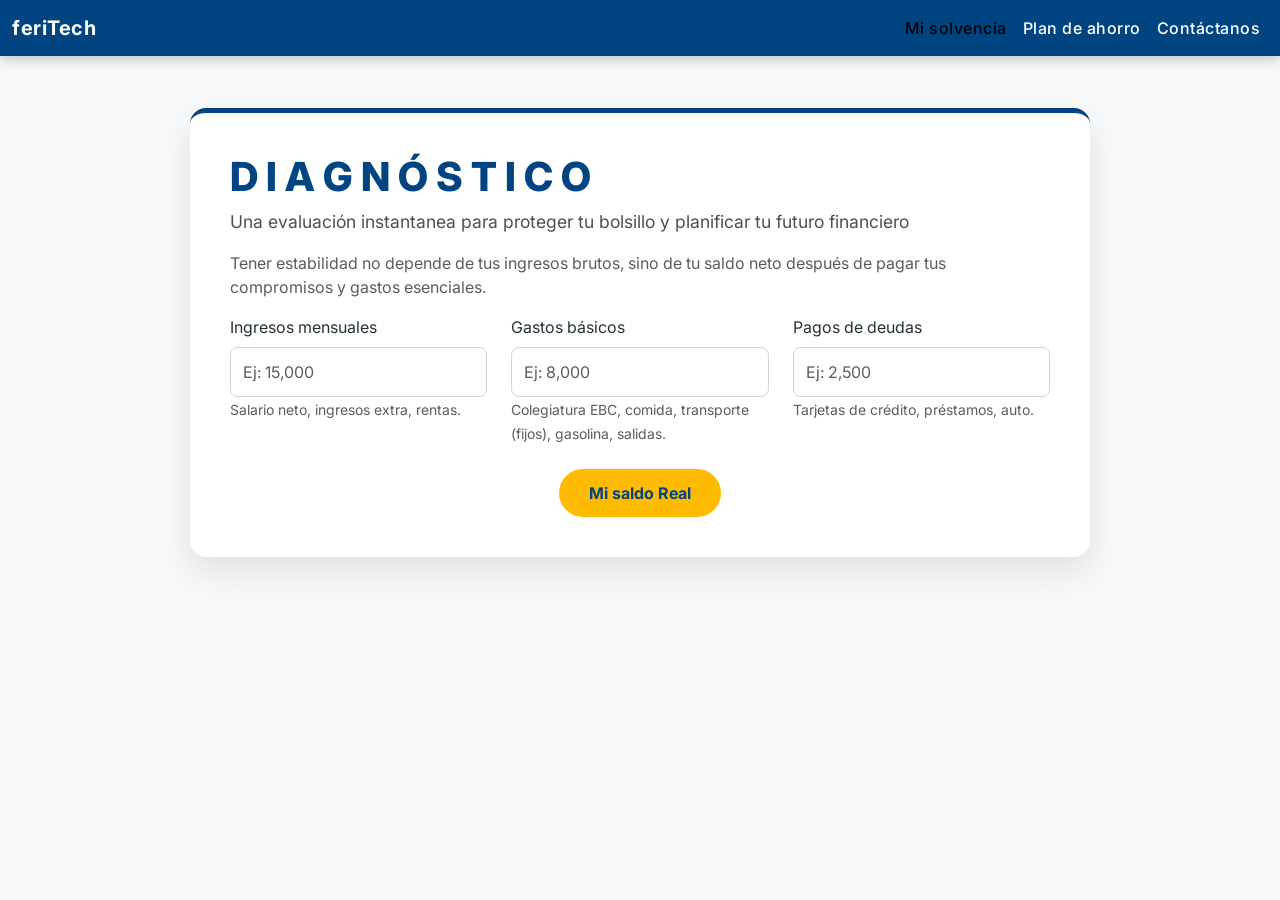
==== index.html @ 99c45639 "ENTREGABLE 3 Update1 Fernanda Ledesma 16 oct" ====
<!DOCTYPE html>
<html>
<head>
    <meta charset="UTF-8">
  <meta name="description" content="Calculadora para evaluar el estado financiero de una persona.">
  <meta name="keywords" content="Finanzas, Presupuesto, Salario, Gastos, Ahorro">
  <meta name="author" content="María Fernanda Ledesma Villar">
  <meta name="viewport" content="width=device-width, initial-scale=1.0">

 <!-- Enlace externo para conectarse con el css utilizando Boostrap-->
 <link href="https://cdn.jsdelivr.net/npm/bootstrap@5.3.8/dist/css/bootstrap.min.css" rel="stylesheet">

 <link href="https://fonts.googleapis.com/css2?family=Inter:wght@300;400;600;700&amp;display=swap" rel="stylesheet">

  <!-- Enlace al style.css para aplicar estilos personalizados -->
 <link rel="stylesheet" href="style.css">
<title>Calculadora | feriTech</title>
 
</head>

<!-- INICIA el CUERPO DE LA PÁGINA-->
<body>
<nav class="navbar navbar-expand-lg navbar-custom fixed-top">
        <div class="container-fluid">
            <!-- Marca de la Aplicación -->
            <a class="navbar-brand" href="#">feriTech</a> <!-- aquí 
            vamos agregar un logo -->
            
            <!-- Botón de Toggler: Ahora abre el Offcanvas en móvil -->
            <button class="navbar-toggler" type="button" data-bs-toggle="offcanvas" data-bs-target="#offcanvasMenu" aria-controls="offcanvasMenu" aria-label="Toggle navigation">
                <span class="navbar-toggler-icon"></span>
            </button>
            
            <!-- Menú de Desktop: Solo visible cuando el navbar está expandido (>= lg) -->
            <div class="collapse navbar-collapse" id="navbarNavDesktop">
                <ul class="navbar-nav ms-auto">
                    <li class="nav-item">
                        <a class="nav-link active" aria-current="page" href="#calculadora">Mi solvencia</a>
                    </li>
                    <li class="nav-item">
                        <a class="nav-link" href="index1.html">Plan de ahorro</a>
                    </li>
                    <li class="nav-item">
                        <a class="nav-link" href="#contacto">Contáctanos</a>
                    </li>
                </ul>
            </div>
        </div>
    </nav>

<!-- Menú de OFFCANVAS para cuando la pantalla sea pequeña se despliegue en el lateral -->
<div class="offcanvas offcanvas-end" tabindex="-1" id="offcanvasMenu" aria-labelledby="offcanvasMenuLabel">
      <div class="offcanvas-header"> <!-- Estilos aplicados en styles.css -->
        <h5 class="offcanvas-title" id="offcanvasMenuLabel">Menú de solvencia</h5>
        <!-- btn-close-white se usa para que el ícono de cierre sea blanco sobre fondo azul -->
        <button type="button" class="btn-close btn-close-white" data-bs-dismiss="offcanvas" aria-label="Close"></button>
      </div>
      <div class="offcanvas-body">
        <ul class="navbar-nav justify-content-end flex-grow-1 pe-3">
            <!-- Los links se cierran automáticamente al hacer click (data-bs-dismiss) -->
            <li class="nav-item">
                <a class="nav-link active" aria-current="page" href="#calculadora" data-bs-dismiss="offcanvas">Mi balance</a>
            </li>
            <li class="nav-item">
                </li><li class="nav-item"><a class="nav-link" href="index1.html">¿Qué es 50/30/20?</a></li>
            
            <li class="nav-item">
                <a class="nav-link" href="#contacto" data-bs-dismiss="offcanvas">¿Dudas?</a>
            </li>
        </ul>
      </div>
    </div>

 <!-- Sección principal de la CALCULADORA-->
  <div class="container my-5" id="calculadora">
        <div class="calculator-card">
            <h1 class="title">D I A G N Ó S T I C O</h1>
            <p class="subtitle">Una evaluación instantanea para proteger tu bolsillo y planificar tu futuro financiero</p>
            <p class="subtitle-description text-muted">Tener estabilidad no depende de tus ingresos brutos, sino de tu saldo neto después de pagar tus compromisos y gastos esenciales.</p>
            
            <div class="row g-4">
                <!-- Inputs adaptados a Finanzas Personales -->
                <!-- Sistema de Rejilla: Se adapta a Móvil, Tablet y Desktop -->
                <div class="col-12 col-md-6 col-lg-4">
                    <label for="monthlyIncome" class="form-label">Ingresos mensuales</label>
                    <input type="number" class="form-control" id="monthlyIncome" placeholder="Ej: 15,000" min="0">
                    <small class="text-muted">Salario neto, ingresos extra, rentas.</small>
                </div>
                
                <div class="col-12 col-md-6 col-lg-4">
                    <label for="livingExpenses" class="form-label">Gastos básicos</label>
                    <input type="number" class="form-control" id="livingExpenses" placeholder="Ej: 8,000" min="0">
                    <small class="text-muted">Colegiatura EBC, comida, transporte (fijos), gasolina, salidas.</small>
                </div>
                
                <div class="col-12 col-md-6 col-lg-4">
                    <label for="debtPayments" class="form-label">Pagos de deudas</label>
                    <input type="number" class="form-control" id="debtPayments" placeholder="Ej: 2,500" min="0">
                    <small class="text-muted">Tarjetas de crédito, préstamos, auto.</small>
                </div>


                <!-- Botón de Acción -->
                <div class="col-12 mt-4 text-center">
                    <button class="btn btn-calculate" onclick="calculatePersonalSolvency()">
                        Mi saldo Real 
                    </button>
                </div>
            </div>


            <!-- Resultado Visual (El Semáforo Financiero) -->
            <div id="resultContainer" class="d-none">
                <h3 class="title"> Mi saldo Real </h3>
                <div id="resultValue" class="display-4 fw-bold my-2">--</div>
                <div id="resultAnalysis" class="fw-semibold mt-3">Ingresa tus datos para calcular.</div>
                
                <!-- Barra de progreso visual para el nivel de endeudamiento -->
                <div class="progress mt-4" style="height: 25px;">
                    <div id="debtProgressBar" class="progress-bar progress-bar-striped progress-bar-animated" role="progressbar" style="width: 0%" aria-valuenow="0" aria-valuemin="0" aria-valuemax="100">Nivel de Deuda</div>
                </div>
                <small class="text-muted d-block mt-2">Porcentaje de tus ingresos comprometidos en deuda.</small>
            </div>
        </div>
    </div>

<!-- enlace del js del bootstrap-->
 <script src="https://cdn.jsdelivr.net/npm/bootstrap@5.3.8/dist/js/bootstrap.bundle.min.js"></script>



</body>
</html>
---- style.css ----
/* ========================================= */
/* === ESTILOS PERSONALIZADOS Y MEDIA QUERIES === */
/* ========================================= */
:root {
    --color-primary: #004481; /* Azul corporativo */
    --color-accent: #ffbb00; /* Amarillo/Naranja de énfasis */
    --color-dark: #263238;
    --color-success: #28a745; /* Verde claro para "good" */
    --color-warning: #fd7e14; /* Naranja para "warning" */
    --color-danger: #dc3545; /* Rojo para "danger" */
    --color-bg: #f8f9fa; /* Fondo muy neutro y limpio */
}


body {
    font-family: 'Inter', sans-serif;
    background-color: var(--color-bg);
    color: var(--color-dark);
    padding-top: 60px;
}


/* Navbar personalizado */
.navbar-custom {
    background-color: var(--color-primary);
    box-shadow: 0 4px 12px rgba(0, 0, 0, 0.2);
}
.navbar-custom .nav-link, .navbar-custom .navbar-brand {
    color: #ffffff;
    font-weight: 500;
    letter-spacing: 0.5px;
}
.navbar-custom .nav-link:hover {
    color: var(--color-accent);
}
.navbar-custom .navbar-brand {
    font-weight: 700;
}


/* Tarjeta Principal */
.calculator-card {
    background-color: #ffffff;
    border-radius: 16px;
    box-shadow: 0 15px 35px rgba(0, 0, 0, 0.1);
    padding: 40px;
    margin: 40px auto;
    max-width: 900px;
    border-top: 5px solid var(--color-primary); /* Línea azul corporativa */
}


.title {
    color: var(--color-primary);
    font-weight: 800;
}


.subtitle {
    font-size: 1.1rem;
    color: #495057;
}


.form-control {
    border-radius: 8px;
    padding: 12px;
    border: 1px solid #ced4da;
    transition: border-color 0.3s;
}
.form-control:focus {
    border-color: var(--color-primary);
    box-shadow: 0 0 0 0.2rem rgba(0, 68, 129, 0.25);
}


/* Botón llamativo (usando el color de acento) */
.btn-calculate {
    background-color: var(--color-accent);
    color: var(--color-primary); /* Texto azul sobre fondo amarillo */
    font-weight: 700;
    padding: 12px 30px;
    border-radius: 50px;
    border: none;
    transition: transform 0.2s, box-shadow 0.2s;
}
.btn-calculate:hover {
    background-color: #ffd24d; /* Un tono un poco más claro al hacer hover */
    color: var(--color-primary);
    transform: translateY(-2px);
    box-shadow: 0 5px 15px rgba(255, 187, 0, 0.4);
}


/* Contenedor de Resultados */
#resultContainer {
    margin-top: 35px;
    padding: 30px;
    border-radius: 12px;
    text-align: center;
    background-color: #e9ecef; /* Fondo de resultado ligeramente gris */
    border: 1px solid #dee2e6;
}


/* Colores de estado para el resultado */
.text-excellent { color: var(--color-success); }
.text-warning { color: var(--color-warning); }
.text-danger { color: var(--color-danger); }


/* MEDIA QUERIES PARA ADAPTABILIDAD */
@media (max-width: 768px) {
    .calculator-card {
        padding: 20px;
        margin: 20px 10px;
    }
    .subtitle-description {
        display: none; /* Ocultar descripción larga en móvil */
    }
    .display-4 {
        font-size: 2rem; /* Texto más pequeño en móvil */
    }
}
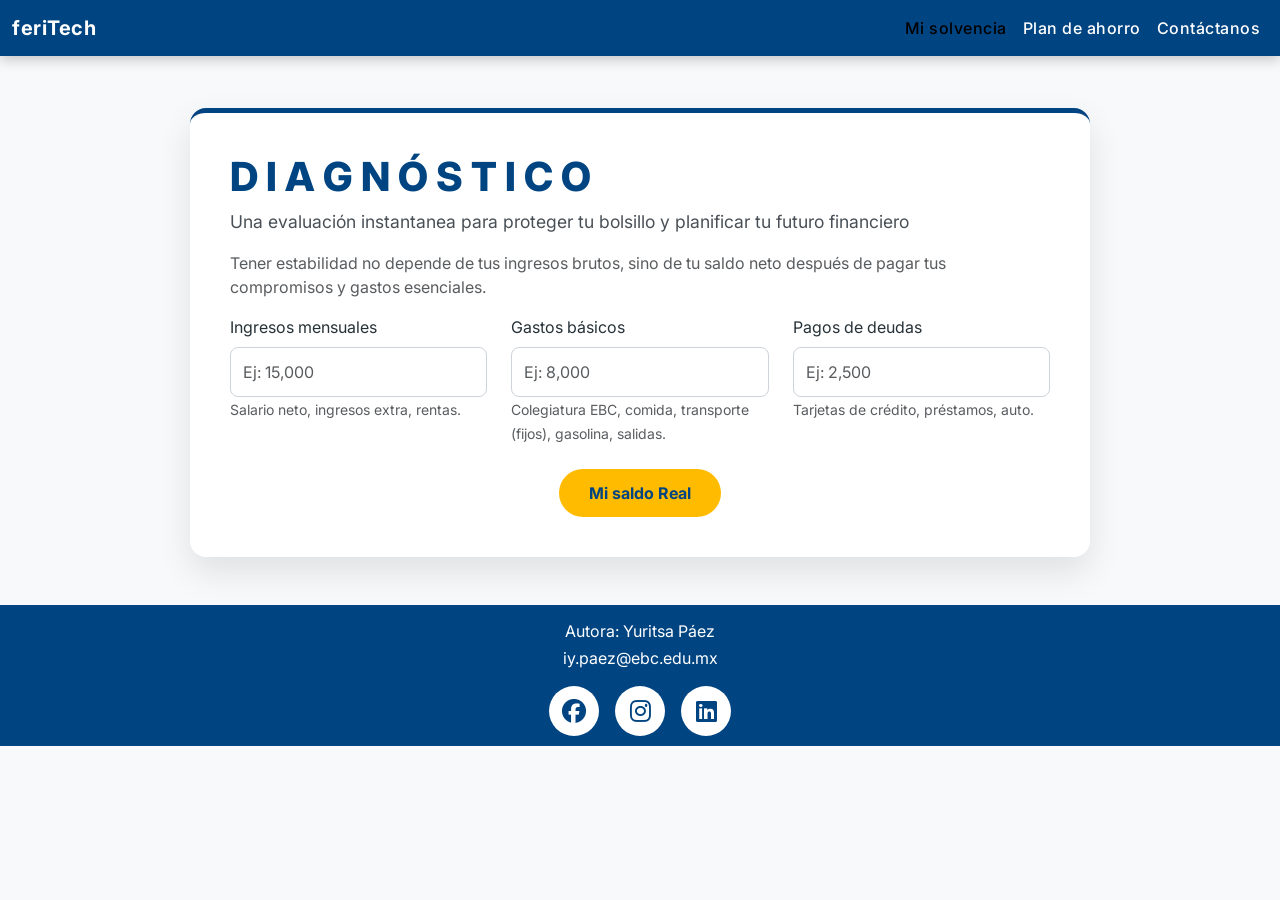
==== commit 9254b7ac: "ENTREGABLE 3- Calculadora feriTech María Fernanda 19 oct 2026" ====
--- a/index.html
+++ b/index.html
@@ -9,6 +9,9 @@
 
  <!-- Enlace externo para conectarse con el css utilizando Boostrap-->
  <link href="https://cdn.jsdelivr.net/npm/bootstrap@5.3.8/dist/css/bootstrap.min.css" rel="stylesheet">
+
+ <!-- Iconos (FontAwesome) para ilustrar las categorías -->
+    <link rel="stylesheet" href="https://cdnjs.cloudflare.com/ajax/libs/font-awesome/6.4.0/css/all.min.css">
 
  <link href="https://fonts.googleapis.com/css2?family=Inter:wght@300;400;600;700&amp;display=swap" rel="stylesheet">
 
@@ -124,10 +127,24 @@
         </div>
     </div>
 
+<footer id="main-footer">
+    <p id="autor">Autora: Yuritsa Páez</p>
+  <p id="correo"><a href="mailto:iy.paez@ebc.edu.mx">iy.paez@ebc.edu.mx</a></p>
+     <div class="social"> 
+   <a href="#" ><i class="fab fa-facebook"> </i> 
+    <a href="#" ><i class="fab fa-instagram"> </i> 
+      <a href="#" ><i class="fab fa-linkedin"> </i>
+  </a>
+  
+    
+       </div>
+       
+    </footer>
 <!-- enlace del js del bootstrap-->
  <script src="https://cdn.jsdelivr.net/npm/bootstrap@5.3.8/dist/js/bootstrap.bundle.min.js"></script>
 
-
+ <!-- ENLACE JS -->
+<script src ="script.js"></script>
 
 </body>
 </html>
--- a/style.css
+++ b/style.css
@@ -121,4 +121,50 @@
     .display-4 {
         font-size: 2rem; /* Texto más pequeño en móvil */
     }
-}+}
+
+#main-footer {
+  background: var(--color-primary);
+  color:white;
+  text-align:center;
+  padding: 10px;
+  margin-top:auto;
+}
+
+
+footer a {
+    color: #ffffff; 
+    text-decoration: none; /*  quita el subrayado si no te gusta */
+    /*font-weight: bold; /* Opcional: lo hace un poco más gordito para leerse mejor */
+}
+
+
+#autor{
+  margin: 0.2rem;
+  color:white;
+  text-decoration: none;
+}
+
+
+
+
+.social {
+  display: flex;
+  gap: 1rem;
+  justify-content: center;
+  margin-top: 1rem;
+}
+
+
+.social a {
+  display: inline-flex;
+  align-items: center;
+  justify-content: center;
+  width: 50px;
+  height: 50px;
+  background: #ffffff;
+  color: var(--color-primary);
+  border-radius: 50%;
+  text-decoration: none;
+  font-size: 1.5rem;
+}
